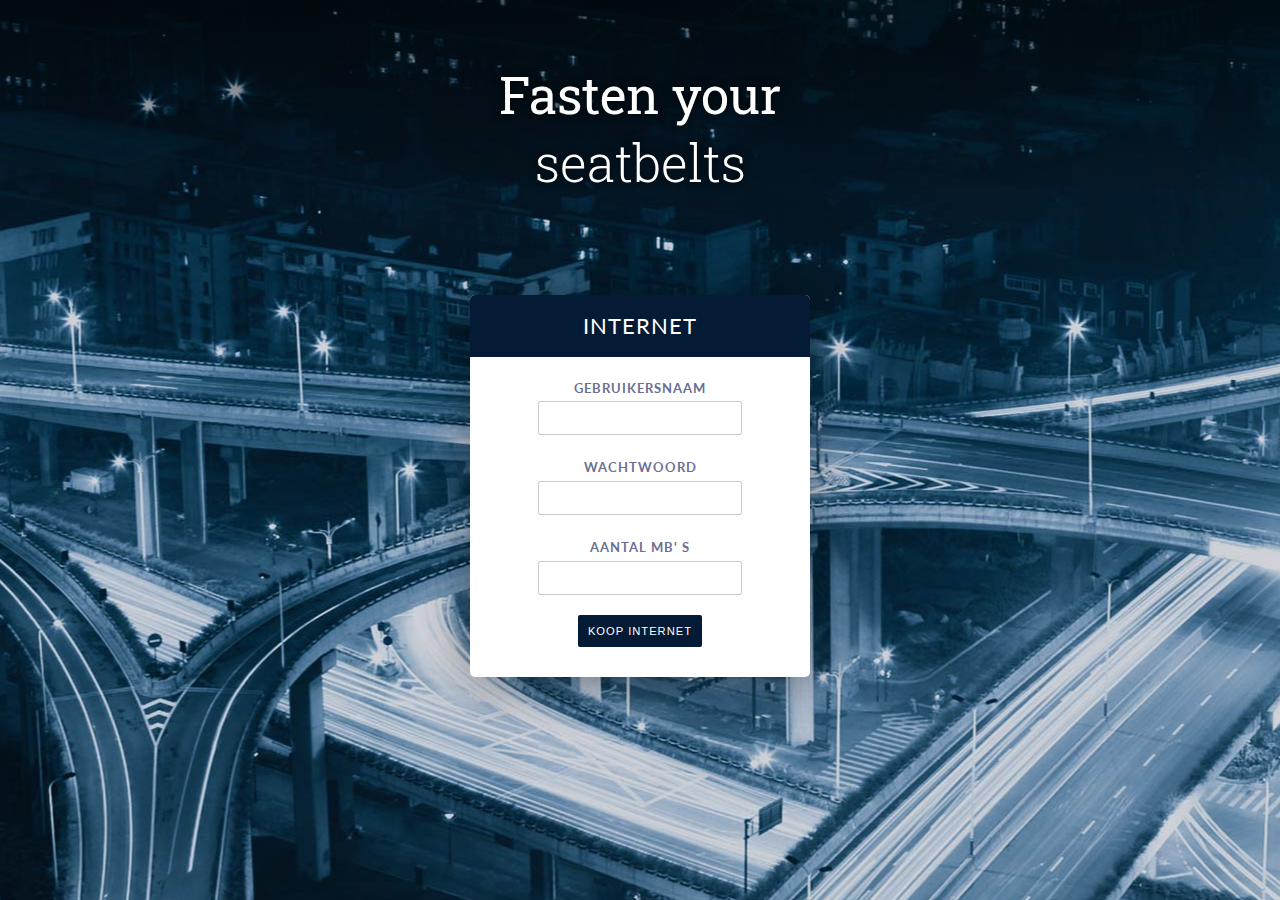
==== src/main/webapp/Internet.html @ e0151dff "Vluchten" ====
<!DOCTYPE html>
<html lang="en">

<head>
<meta charset="utf-8">
<title>Fasten Your Seatbelts</title>
<meta charset="UTF-8">
<meta name="viewport" content="width=device-width, initial-scale=1.0" />
<!--[if lt IE 9]>
		<script src="http://html5shiv.googlecode.com/svn/trunk/html5.js"></script>
		<script src="http://css3-mediaqueries-js.googlecode.com/svn/trunk/css3-mediaqueries.js"></script>
	<![endif]-->

<!-- Google Fonts -->
<link
	href='https://fonts.googleapis.com/css?family=Roboto+Slab:400,100,300,700|Lato:400,100,300,700,900'
	rel='stylesheet' type='text/css'>
<link rel="stylesheet" href="css/style.css">
<!-- <link rel="stylesheet"
	href="webjars/dojo/1.10.4/dijit/themes/claro/claro.css" /> -->
<script>dojoConfig = {parseOnLoad: true}</script>
<script src="webjars/dojo/1.10.4/dojo/dojo.js" data-dojo-config="async: true"></script>
</head>

<body class="size-1140 cdc-background-img">
	<!-- TOP NAV WITH LOGO -->
	<div class="container">
		<div class="top">
			<h1 id="title" class="hidden">
				<span id="logo"> <span>Fasten your</span> seatbelts
				</span>
			</h1>
		</div>
		<div data-dojo-type="dijit/form/Form" id="login_form"
			data-dojo-id="login_form" class="login-box animated fadeInUp">
			<div class="box-header">
				<h2>Internet</h2>
			</div>
			<label for="username">Gebruikersnaam</label> <br /> <input
				type="text" id="username" name="userName"> <br /> <label
				for="password">Wachtwoord</label><br /> <input type="password"
				id="password" name="passWord"> <br /> <label for="mbs">Aantal MB' s
				</label> <br /> <input type="number" id="mbs" name="mbs"><br />
				<div id="login_error">Uw login gegevens zijn incorrect.</div>
			<button id="submit_button" type="submit">Koop internet</button>
		</div>
	</div>
</body>
<script>

			require(["dojo/dom", "dojo/request", "dojo/json", "dojo/dom-form", "dojo/on"], function(dom, request, JSON, domForm, on) {
				on(dom.byId("submit_button"), "click", function(){
					console.log("Dojo Post");
					var userName = dom.byId("username");
					var passWord = dom.byId("password");
					var error = dom.byId("login_error");
	            	var url = "loginservlet";
	            	request.post(url, {
	                	data: "{ userName: "+userName.value+", passWord: "+passWord.value+" }",
		                handleAs: "json",
	                    headers:{
	                        "Content-Type": "application/json"
	                    },
		                timeout: 2000
	            	}).then(function(response) {
		            	console.log(response)
		            	if(response != "" && response.isLoggedIn){
	                		window.location = "http://nu.nl";
		            	} else {	
		            		document.getElementById('login_error').style.display = "block";   		
			            	}
	            	}, function(error) {
		            	console.log(error);
	            	});
				});
	        });

</script>
</html>
---- src/main/webapp/css/style.css ----
body {
	background-size: cover;
	font-size: 16px;
	font-family: 'Lato', sans-serif;
	font-weight: 300;
	margin: 0;
	color: #666;
}

.cdc-background-img{
	background: url("../images/back_home.jpg") no-repeat center center fixed;
}

/* Typography */
h1#title {
	font-family: 'Roboto Slab', serif;
	font-weight: 300;
	font-size: 3.2em;
	color: white;
	text-shadow: 0 0 10px rgba(0,0,0,0.8);
	margin: 0 auto;
	padding-top: 60px;
	max-width: 500px;
	text-align: center;
	position: relative;
	top: 0px;
}

h1#title span span {
	font-weight: 400;
}

h2 {
	text-transform: uppercase;
	color: white;
	font-weight: 400;
	letter-spacing: 1px;
	font-size: 1.4em;
	line-height: 2.8em;
}

p {
	color: white;
	font-weight: 400;
	letter-spacing: 1px;
	font-size: 1.4em;
}

.box-header p {
	padding-bottom: 25px;
}

a {
	text-decoration: none;
	color: #666;
}

a:hover {
	color: #aeaeae;
}

p.small {
	color: #666;
	font-size: 0.8em;
	margin: 20px 0 0;
}


/* Layout */
#login_error{
	padding:10px;
	color:red;
	display:none;
}
.container {
	margin: 0;
}

.top {
	margin: 0;
	padding: 0;
	width: 100%;
	background: -moz-linear-gradient(top,  rgba(0,0,0,0.6) 0%, rgba(0,0,0,0) 100%); /* FF3.6-15 */
	background: -webkit-linear-gradient(top,  rgba(0,0,0,0.6) 0%,rgba(0,0,0,0) 100%); /* Chrome10-25,Safari5.1-6 */
	background: linear-gradient(to bottom,  rgba(0,0,0,0.6) 0%,rgba(0,0,0,0) 100%); /* W3C, IE10+, FF16+, Chrome26+, Opera12+, Safari7+ */
	filter: progid:DXImageTransform.Microsoft.gradient( startColorstr='#99000000', endColorstr='#00000000',GradientType=0 ); /* IE6-9 */
}

.login-box {
	background-color: white;
	max-width: 340px;
	margin: 0 auto;
	position: relative;
	top: 80px;
	padding-bottom: 30px;
	border-radius: 5px;
	box-shadow: 0 5px 50px rgba(0,0,0,0.4);
	text-align: center;
	margin-bottom: 100px;
}

.login-box .box-header {
	background-color: #051A34;
	margin-top: 0;
	border-radius: 5px 5px 0 0;
}

.login-box label {
	font-weight: 700;
	font-size: .8em;
	color: #6B6F92;
	letter-spacing: 1px;
	text-transform: uppercase;
	line-height: 2em;
}

.login-box input {
	margin-bottom: 20px;
	padding: 8px;
	border: 1px solid #ccc;
	border-radius: 2px;
	font-size: .9em;
	color: #888;
}

.login-box input:focus {
	outline: none;
	border-color: #665851;
	transition: 0.5s;
	color: #665851;
}

.login-box button {
	margin-top: 0px;
	border: 0;
	border-radius: 2px;
	color: white;
	padding: 10px;
	text-transform: uppercase;
	font-weight: 400;
	font-size: 0.7em;
	letter-spacing: 1px;
	background-color: #051A34;
	cursor:pointer;
	outline: none;
}

.login-box button:hover {
	opacity: 0.7;
	transition: 0.5s;
}

.login-box button:hover {
	opacity: 0.7;
	transition: 0.5s;
}

.selected {
	color: #051A34!important;
	transition: 0.5s;
}

/* Animation Delay */
#logo {
  -webkit-animation-duration: 1s;
  -webkit-animation-delay: 2s;
}

.login-box {
  -webkit-animation-duration: 1s;
  -webkit-animation-delay: 1s;
}
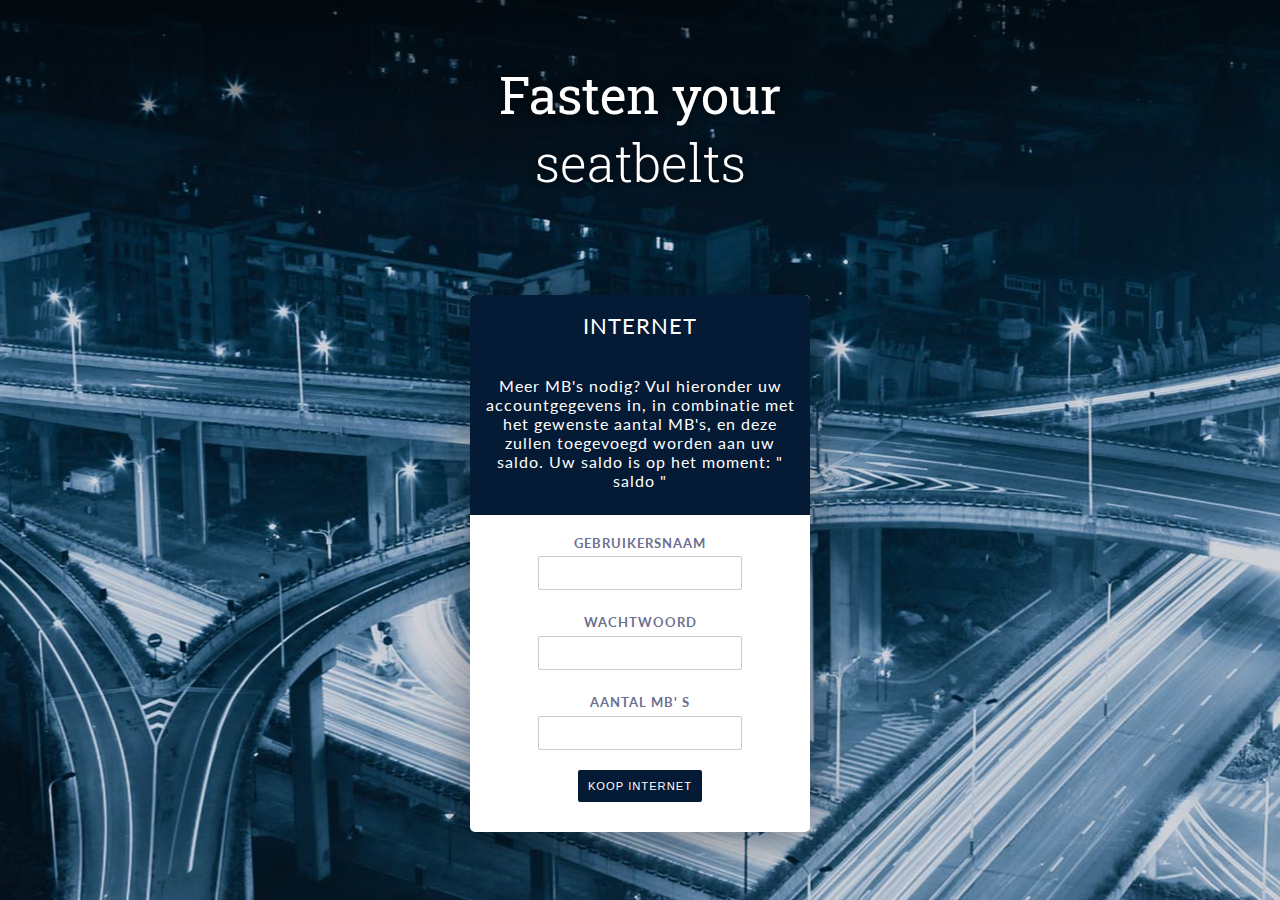
==== commit d601d4d2: "CSS <p> stukje aangepast, internetpagina nu met nette inleiding. Op ' saldo' zou leuk zijn als we he" ====
--- a/src/main/webapp/Internet.html
+++ b/src/main/webapp/Internet.html
@@ -35,6 +35,10 @@
 			data-dojo-id="login_form" class="login-box animated fadeInUp">
 			<div class="box-header">
 				<h2>Internet</h2>
+					<p>Meer MB's nodig? Vul hieronder uw accountgegevens in,
+					in combinatie met het gewenste aantal MB's, en deze zullen
+					toegevoegd worden aan uw saldo. Uw saldo is op het moment:
+					" saldo "</p>
 			</div>
 			<label for="username">Gebruikersnaam</label> <br /> <input
 				type="text" id="username" name="userName"> <br /> <label
--- a/src/main/webapp/css/style.css
+++ b/src/main/webapp/css/style.css
@@ -43,7 +43,9 @@
 	color: white;
 	font-weight: 400;
 	letter-spacing: 1px;
-	font-size: 1.4em;
+	font-size: 1.0em;
+	padding-left:10px;
+	padding-right:10px;
 }
 
 .box-header p {
